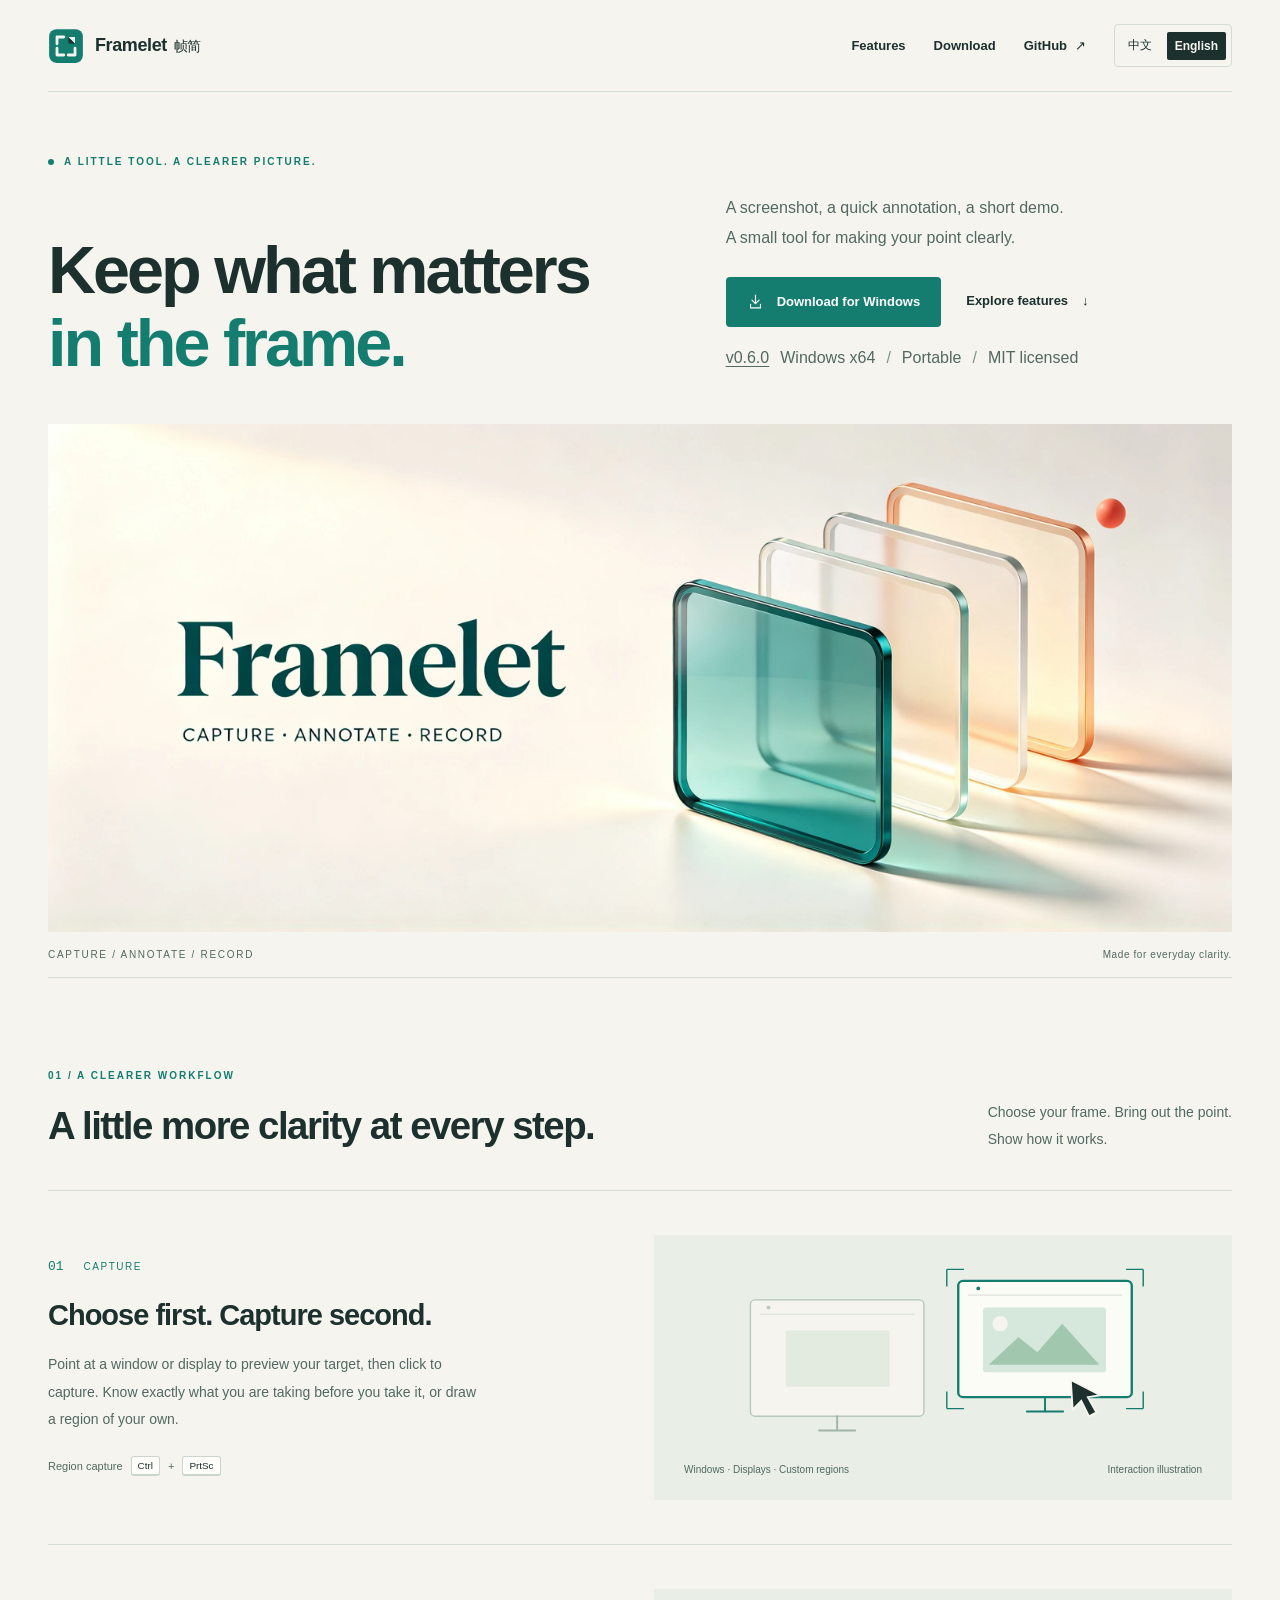
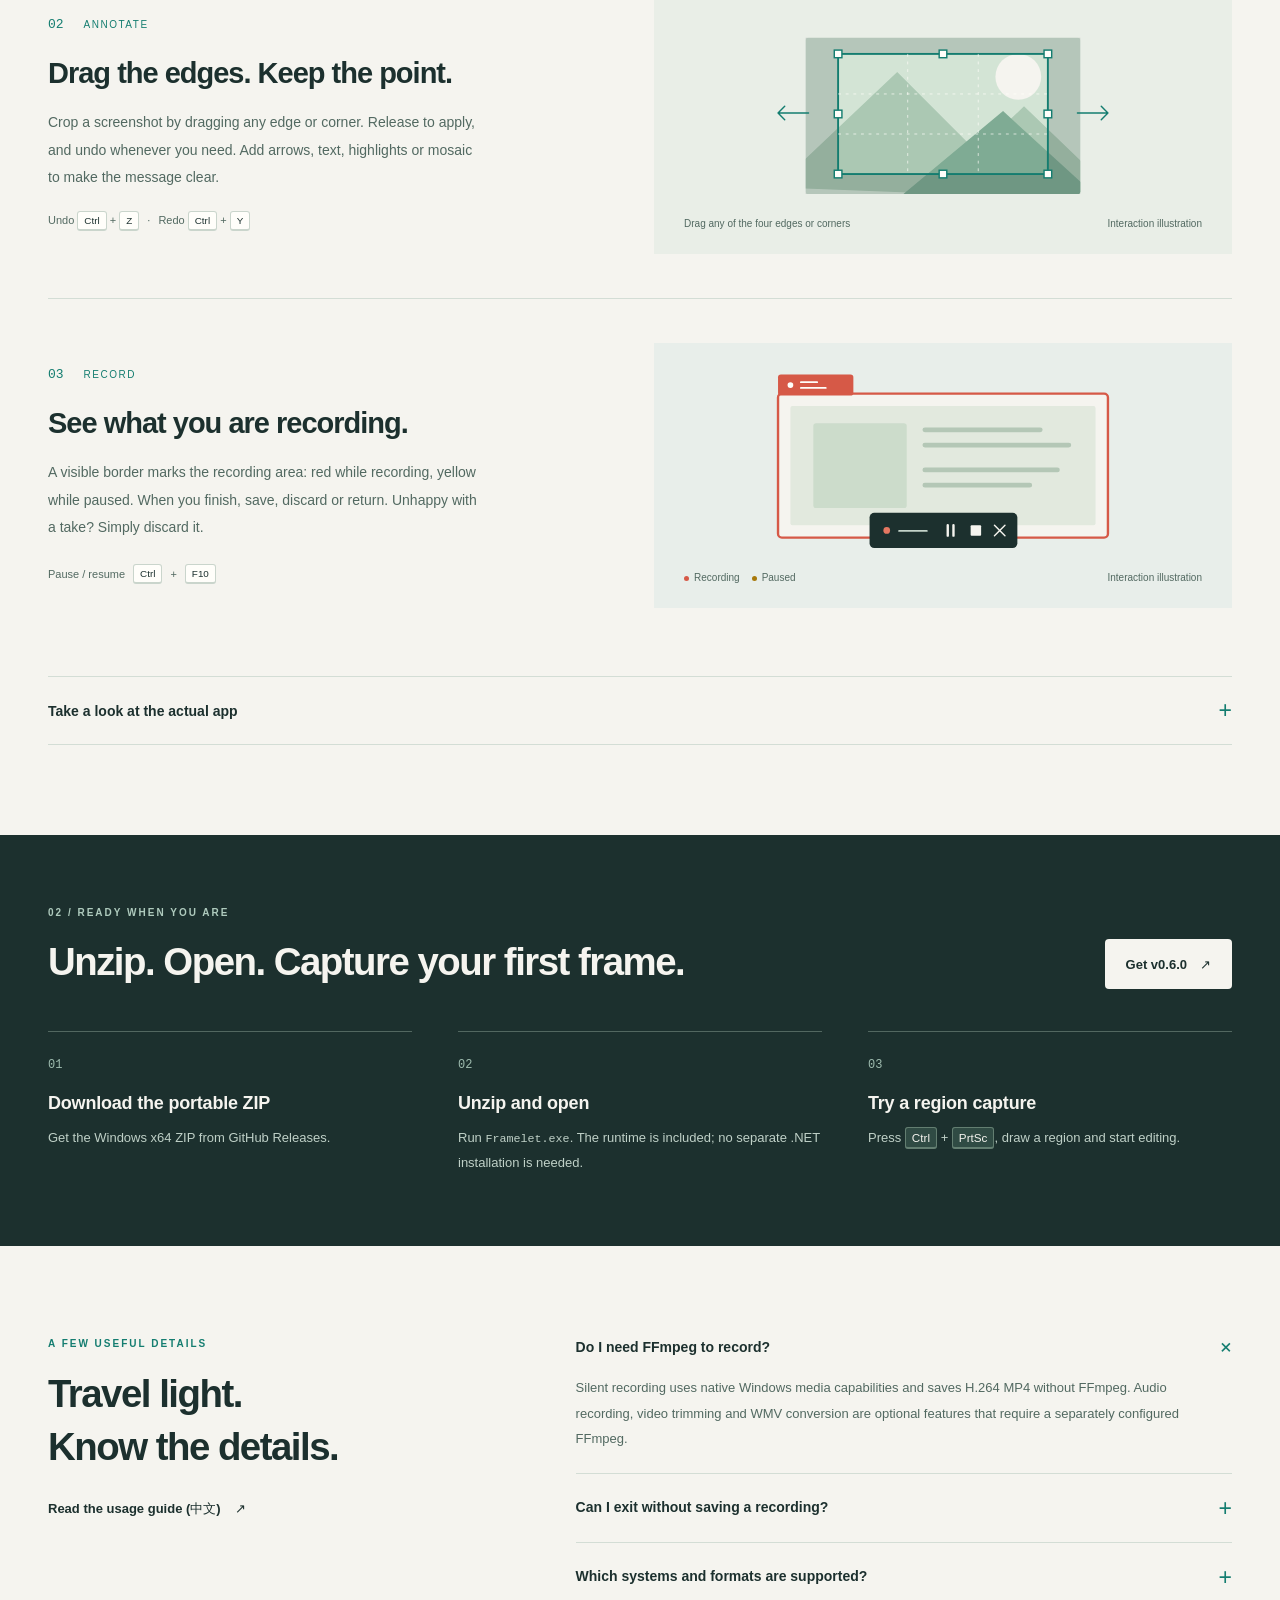
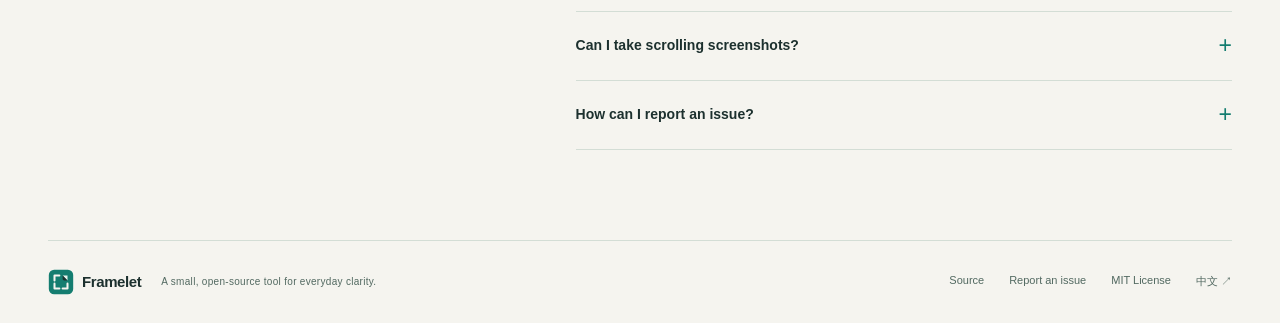
==== docs/en.html @ ac82a4db "docs: refresh bilingual presentation for v0.6.0" ====
<!doctype html>
<html lang="en">
<head>
  <meta charset="utf-8">
  <meta name="viewport" content="width=device-width, initial-scale=1">
  <meta name="theme-color" content="#1c302e">
  <meta name="description" content="An open-source Windows tool for screenshots, annotations and screen recording. Pick a window or display, drag to crop, see your recording area, and save or discard when finished. Portable. MIT licensed.">
  <meta property="og:type" content="website">
  <meta property="og:site_name" content="Framelet">
  <meta property="og:locale" content="en_US">
  <meta property="og:title" content="Framelet — Keep what matters in the frame.">
  <meta property="og:description" content="An open-source Windows tool for screenshots, annotations and screen recording. Pick a window or display, drag to crop, see your recording area, and save or discard when finished. Portable. MIT licensed.">
  <meta property="og:url" content="https://chenzhiyong1994.github.io/Framelet/en.html">
  <meta property="og:image" content="https://chenzhiyong1994.github.io/Framelet/images/framelet-cover.webp">
  <meta property="og:image:width" content="3024">
  <meta property="og:image:height" content="1296">
  <meta property="og:image:alt" content="Framelet brand artwork with layered green frames on warm white paper and the Framelet wordmark">
  <meta name="twitter:card" content="summary_large_image">
  <link rel="canonical" href="https://chenzhiyong1994.github.io/Framelet/en.html">
  <link rel="alternate" hreflang="zh-CN" href="https://chenzhiyong1994.github.io/Framelet/">
  <link rel="alternate" hreflang="en" href="https://chenzhiyong1994.github.io/Framelet/en.html">
  <link rel="alternate" hreflang="x-default" href="https://chenzhiyong1994.github.io/Framelet/">
  <link rel="icon" type="image/svg+xml" href="images/framelet.svg">
  <link rel="stylesheet" href="site.css">
  <script src="site.js" defer></script>
  <title>Framelet — Keep what matters in the frame.</title>
</head>
<body>
  <a class="skip-link" href="#main">Skip to main content</a>
  <header class="site-header wrap">
    <a class="brand" href="en.html" aria-label="Framelet home">
      <img src="images/framelet.svg" width="36" height="36" alt="">
      <span class="brand-name">Framelet <span lang="zh-CN">帧简</span></span>
    </a>
    <nav class="site-nav" aria-label="Main navigation">
      <a class="nav-section" href="#features">Features</a>
      <a class="nav-section" href="#start">Download</a>
      <a class="source-link" href="https://github.com/chenzhiyong1994/Framelet">GitHub <span class="nav-arrow" aria-hidden="true">↗</span></a>
      <div class="language-switch" role="group" aria-label="Language">
        <a href="index.html" lang="zh-CN" hreflang="zh-CN">中文</a>
        <a href="en.html" lang="en" hreflang="en" aria-current="page">English</a>
      </div>
    </nav>
  </header>

  <main id="main">
    <section class="hero wrap" aria-labelledby="hero-title">
      <p class="eyebrow"><span class="status-dot" aria-hidden="true"></span>A LITTLE TOOL. A CLEARER PICTURE.</p>
      <div class="hero-top">
        <h1 id="hero-title">Keep what matters<br><em>in the frame.</em></h1>
        <div class="hero-copy">
          <p>A screenshot, a quick annotation, a short demo.<br>A small tool for making your point clearly.</p>
          <div class="hero-actions"><a class="button primary" href="https://github.com/chenzhiyong1994/Framelet/releases/latest"><svg viewBox="0 0 24 24" aria-hidden="true"><path d="M12 3v12m-5-5 5 5 5-5M5 16v5h14v-5"/></svg>Download for Windows</a><a class="text-link" href="#features">Explore features <span aria-hidden="true">↓</span></a></div>
          <p class="release-meta"><a href="https://github.com/chenzhiyong1994/Framelet/releases/tag/v0.6.0">v0.6.0</a><span>Windows x64</span><span>Portable</span><span>MIT licensed</span></p>
        </div>
      </div>
      <figure>
        <div class="hero-art"><img src="images/framelet-cover.webp" width="3024" height="1296" alt="Framelet brand artwork with layered green frames on warm white paper and the Framelet wordmark" fetchpriority="high"></div>
        <figcaption class="hero-caption"><span>CAPTURE / ANNOTATE / RECORD</span><span>Made for everyday clarity.</span></figcaption>
      </figure>
    </section>

    <section class="wrap section" id="features" aria-labelledby="features-title">
      <div class="section-heading"><div><p class="eyebrow">01 / A CLEARER WORKFLOW</p><h2 id="features-title">A little more clarity at every step.</h2></div><p>Choose your frame. Bring out the point.<br>Show how it works.</p></div>
      <article class="feature-row">
        <div class="feature-copy"><div class="feature-index"><span>01</span>CAPTURE</div><h3>Choose first. Capture second.</h3><p>Point at a window or display to preview your target, then click to capture. Know exactly what you are taking before you take it, or draw a region of your own.</p><div class="feature-note">Region capture<kbd>Ctrl</kbd> + <kbd>PrtSc</kbd></div></div>
        <figure class="feature-art"><svg viewBox="0 0 480 215" aria-hidden="true" focusable="false">
  <rect x="38" y="45" width="182" height="122" rx="5" fill="#f5f4ef" stroke="#b7c8bd" stroke-width="1.5"/>
  <path d="M110 182h38m-19-15v15" stroke="#a0b5a8" stroke-width="2" stroke-linecap="round"/>
  <rect x="256" y="25" width="182" height="122" rx="5" fill="#fcfcf7" stroke="#147d70" stroke-width="2.5"/>
  <path d="M328 162h38m-19-15v15" stroke="#147d70" stroke-width="2" stroke-linecap="round"/>
  <path d="M48 60h162M266 40h162" stroke="#d4dfd4"/>
  <circle cx="57" cy="53" r="2" fill="#bacbbd"/><circle cx="277" cy="33" r="2" fill="#147d70"/>
  <rect x="75" y="77" width="109" height="59" rx="3" fill="#e3ebe0"/>
  <rect x="282" y="53" width="129" height="68" rx="3" fill="#d5e8db"/>
  <path d="m288 113 31-29 20 16 26-30 39 43" fill="#a1c7ae"/><circle cx="300" cy="70" r="8" fill="#f5f4ef"/>
  <path d="M244 13h18m-18 0v18m206-18h-18m18 0v18M244 159h18m-18 0v-18m206 18h-18m18 0v-18" fill="none" stroke="#147d70" stroke-width="1.5"/>
  <path d="m374 129 2 31 9-9 8 16 8-4-9-16 13-2Z" fill="#1c302e" stroke="#f5f4ef" stroke-width="2"/>
</svg><figcaption><span>Windows · Displays · Custom regions</span><span>Interaction illustration</span></figcaption></figure>
      </article>
      <article class="feature-row">
        <div class="feature-copy"><div class="feature-index"><span>02</span>ANNOTATE</div><h3>Drag the edges. Keep the point.</h3><p>Crop a screenshot by dragging any edge or corner. Release to apply, and undo whenever you need. Add arrows, text, highlights or mosaic to make the message clear.</p><div class="feature-note"><span>Undo <kbd>Ctrl</kbd> + <kbd>Z</kbd></span><span>·</span><span>Redo <kbd>Ctrl</kbd> + <kbd>Y</kbd></span></div></div>
        <figure class="feature-art"><svg viewBox="0 0 480 215" aria-hidden="true" focusable="false">
  <defs><clipPath id="crop-scene"><rect x="96" y="28" width="288" height="164" rx="3"/></clipPath></defs>
  <rect x="96" y="28" width="288" height="164" rx="3" fill="#d3e4d5"/>
  <g clip-path="url(#crop-scene)"><circle cx="319" cy="69" r="24" fill="#f5f4ef"/><path d="m64 185 128-121 83 83 50-47 103 99" fill="#abc8b3"/><path d="m190 199 113-94 103 94" fill="#7fab94"/></g>
  <path d="M96 28h288v164H96ZM130 45v126h220V45Z" fill="#1c302e" fill-opacity=".16" fill-rule="evenodd"/>
  <rect x="130" y="45" width="220" height="126" fill="none" stroke="#147d70" stroke-width="2"/>
  <path d="M203 45v126m74-126v126M130 87h220m-220 42h220" stroke="#fffefa" stroke-opacity=".7" stroke-dasharray="3 5"/>
  <g fill="#fffefa" stroke="#147d70" stroke-width="1.5"><rect x="126" y="41" width="8" height="8"/><rect x="236" y="41" width="8" height="8"/><rect x="346" y="41" width="8" height="8"/><rect x="126" y="104" width="8" height="8"/><rect x="346" y="104" width="8" height="8"/><rect x="126" y="167" width="8" height="8"/><rect x="236" y="167" width="8" height="8"/><rect x="346" y="167" width="8" height="8"/></g>
  <path d="M99 107H67m0 0 7-7m-7 7 7 7M381 107h32m0 0-7-7m7 7-7 7" fill="none" stroke="#147d70" stroke-width="1.5" stroke-linecap="round" stroke-linejoin="round"/>
</svg><figcaption><span>Drag any of the four edges or corners</span><span>Interaction illustration</span></figcaption></figure>
      </article>
      <article class="feature-row">
        <div class="feature-copy"><div class="feature-index"><span>03</span>RECORD</div><h3>See what you are recording.</h3><p>A visible border marks the recording area: red while recording, yellow while paused. When you finish, save, discard or return. Unhappy with a take? Simply discard it.</p><div class="feature-note">Pause / resume<kbd>Ctrl</kbd> + <kbd>F10</kbd></div></div>
        <figure class="feature-art record-art"><svg viewBox="0 0 480 215" aria-hidden="true" focusable="false">
  <rect x="67" y="30" width="346" height="151" rx="4" fill="#f5f4ef"/>
  <rect x="80" y="43" width="320" height="125" rx="2" fill="#e2e9de"/>
  <rect x="104" y="61" width="98" height="89" rx="3" fill="#ccdccb"/><path d="M221 68h121m-121 16h151m-151 26h139m-139 16h110" stroke="#b4c7b6" stroke-width="5" stroke-linecap="round"/>
  <rect x="67" y="30" width="346" height="151" rx="4" fill="none" stroke="#d65947" stroke-width="2.5"/>
  <rect x="67" y="10" width="79" height="22" rx="3" fill="#d65947"/><circle cx="80" cy="21" r="3" fill="#fffefa"/><path d="M91 18h17m-17 6h26" stroke="#fffefa" stroke-width="2" stroke-linecap="round"/>
  <rect x="163" y="155" width="155" height="37" rx="5" fill="#1c302e"/>
  <circle cx="181" cy="173.5" r="3.5" fill="#e57761"/><path d="M194 174h29" stroke="#c3d3c9" stroke-width="2" stroke-linecap="round"/>
  <path d="M245 168v11m6-11v11" stroke="#f5f4ef" stroke-width="2.5" stroke-linecap="round"/>
  <rect x="269" y="168" width="11" height="11" rx="1" fill="#f5f4ef"/>
  <path d="m294 168 11 11m0-11-11 11" stroke="#f5f4ef" stroke-width="1.5" stroke-linecap="round"/>
</svg><figcaption><div class="record-legend"><span><i class="legend-dot" aria-hidden="true"></i>Recording</span><span><i class="legend-dot paused" aria-hidden="true"></i>Paused</span></div><span>Interaction illustration</span></figcaption></figure>
      </article>

      <details class="actual-ui" id="screenshots">
        <summary>Take a look at the actual app<span class="expand-icon" aria-hidden="true">+</span></summary>
        <p class="actual-intro">The app interface is currently in Chinese. These are screenshots of the app. Select an image to view it at full size; the usage guide covers the details.</p>
        <div class="screenshot-gallery">
          <figure><a class="screenshot-link" href="images/framelet-editor.jpg" data-screenshot="Image editor"><img src="images/framelet-editor.jpg" width="1266" height="813" loading="lazy" alt="The Framelet image editor, with separate menus, toolbar, image tabs and canvas"></a><figcaption>Image editor</figcaption></figure>
          <figure><a class="screenshot-link" href="images/framelet-recorder.png" data-screenshot="Recording settings"><img src="images/framelet-recorder.png" width="394" height="385" loading="lazy" alt="Framelet recording settings with capture area, options and recording controls"></a><figcaption>Recording settings</figcaption></figure>
          <figure><a class="screenshot-link" href="images/framelet-panel.jpg" data-screenshot="Floating toolbar"><img src="images/framelet-panel.jpg" width="413" height="73" loading="lazy" alt="The compact Framelet floating toolbar with capture, recording, editing and settings controls"></a><figcaption>Floating toolbar</figcaption></figure>
        </div>
      </details>
    </section>

    <section class="start-section" id="start" aria-labelledby="start-title">
      <div class="wrap">
        <div class="start-top"><div><p class="eyebrow">02 / READY WHEN YOU ARE</p><h2 id="start-title">Unzip. Open. Capture your first frame.</h2></div><a class="button light" href="https://github.com/chenzhiyong1994/Framelet/releases/latest">Get v0.6.0<span aria-hidden="true">↗</span></a></div>
        <ol class="steps"><li><span>01</span><h3>Download the portable ZIP</h3><p>Get the Windows x64 ZIP from GitHub Releases.</p></li>
          <li><span>02</span><h3>Unzip and open</h3><p>Run <code>Framelet.exe</code>. The runtime is included; no separate .NET installation is needed.</p></li>
          <li><span>03</span><h3>Try a region capture</h3><p>Press <kbd>Ctrl</kbd> + <kbd>PrtSc</kbd>, draw a region and start editing.</p></li></ol>
      </div>
    </section>

    <section class="wrap section faq-section" aria-labelledby="faq-title">
      <div><p class="eyebrow">A FEW USEFUL DETAILS</p><h2 id="faq-title">Travel light.<br>Know the details.</h2><a class="text-link" href="https://github.com/chenzhiyong1994/Framelet/blob/main/docs/usage.md">Read the usage guide (中文)<span aria-hidden="true">↗</span></a></div>
      <div class="faq-list"><details open><summary>Do I need FFmpeg to record?<span class="expand-icon" aria-hidden="true">+</span></summary><p>Silent recording uses native Windows media capabilities and saves H.264 MP4 without FFmpeg. Audio recording, video trimming and WMV conversion are optional features that require a separately configured FFmpeg.</p></details>
        <details><summary>Can I exit without saving a recording?<span class="expand-icon" aria-hidden="true">+</span></summary><p>Yes. Finishing a recording or closing the recorder gives you a choice to save, discard or return. You can also discard while recording or paused. Canceling the save dialog keeps the recording available to resume or discard.</p></details>
        <details><summary>Which systems and formats are supported?<span class="expand-icon" aria-hidden="true">+</span></summary><p>The portable build targets Windows x64. Native recording requires Windows media components. Image formats include PNG, JPEG, BMP, GIF and TIFF, plus single-page PDF export. Only the first frame or page of GIF / TIFF is handled.</p></details>
        <details><summary>Can I take scrolling screenshots?<span class="expand-icon" aria-hidden="true">+</span></summary><p>Manual scrolling capture and stitching are supported. Select the scrolling content area, scroll down, press F8 to capture and F9 to finish. Leave overlap between captures. Automatic scrolling is not currently supported.</p></details>
        <details><summary>How can I report an issue?<span class="expand-icon" aria-hidden="true">+</span></summary><p>Open a <a href="https://github.com/chenzhiyong1994/Framelet/issues">GitHub issue</a> with your app version, Windows display scaling and reproduction steps. Physical mixed-DPI displays, audio and long recordings still need further validation. See the <a href="https://github.com/chenzhiyong1994/Framelet/blob/main/docs/validation.md">validation record (中文)</a> for tested coverage.</p></details></div>
    </section>
  </main>

  <footer class="wrap site-footer">
    <div class="footer-brand"><a class="brand" href="en.html"><img src="images/framelet.svg" width="26" height="26" alt=""><span>Framelet</span></a><p>A small, open-source tool for everyday clarity.</p></div>
    <div class="footer-links"><a href="https://github.com/chenzhiyong1994/Framelet">Source</a><a href="https://github.com/chenzhiyong1994/Framelet/issues">Report an issue</a><a href="https://github.com/chenzhiyong1994/Framelet/blob/main/LICENSE">MIT License</a><a href="index.html" lang="zh-CN" hreflang="zh-CN">中文 <span aria-hidden="true">↗</span></a></div>
  </footer>

  <dialog id="image-dialog" aria-labelledby="dialog-title">
    <div class="dialog-heading"><h2 id="dialog-title">Framelet app screenshot</h2><button type="button" class="dialog-close" autofocus>Close ×</button></div>
    <img id="dialog-image" src="images/framelet-editor.jpg" loading="lazy" alt="The Framelet image editor">
    <p>Press Esc to close</p>
  </dialog>
</body>
</html>
---- docs/site.css ----
@charset "UTF-8";

:root {
  --paper: #f5f4ef;
  --ink: #1c302e;
  --green: #147d70;
  --mint: #e5f2ec;
  --muted: #526961;
  --line: #d3ddd5;
  font-family: "Segoe UI", "Microsoft YaHei UI", "PingFang SC", sans-serif;
  color: var(--ink);
  background: var(--paper);
  font-synthesis: none;
  scroll-behavior: smooth;
  scroll-padding-top: 28px;
}
* { box-sizing: border-box; }
body { margin: 0; }
a { color: inherit; text-decoration: none; }
button { font: inherit; cursor: pointer; }
a, button, summary { -webkit-tap-highlight-color: transparent; touch-action: manipulation; }
a:focus-visible, button:focus-visible, summary:focus-visible { outline: 3px solid var(--green); outline-offset: 5px; }
img { display: block; max-width: 100%; height: auto; }
p, h1, h2, h3, figure { margin: 0; }
svg { display: block; }
[hidden] { display: none !important; }
.wrap { width: min(1240px, calc(100% - 96px)); margin-inline: auto; }
.skip-link { position: fixed; top: -100px; left: 20px; padding: 14px 20px; background: var(--ink); color: var(--paper); z-index: 10; }
.skip-link:focus { top: 16px; }
.site-header { min-height: 92px; display: flex; align-items: center; justify-content: space-between; gap: 24px; border-bottom: 1px solid var(--line); }
.brand { display: inline-flex; align-items: center; gap: 11px; white-space: nowrap; font-size: 18px; font-weight: 650; letter-spacing: -.4px; }
.brand-name { display: flex; align-items: baseline; gap: 7px; }
.brand-name span { font-size: 14px; font-weight: 500; }
.site-nav { display: flex; align-items: center; gap: 28px; font-size: 13px; font-weight: 600; }
.site-nav > a { padding-block: 13px; }
.site-nav a:hover, .text-link:hover, .site-footer a:hover { color: var(--green); }
.language-switch { display: flex; align-items: center; gap: 7px; font-size: 12px; padding: 5px; border: 1px solid var(--line); border-radius: 4px; }
.language-switch a { padding: 7px 8px; }
.language-switch [aria-current="page"] { background: var(--ink); color: var(--paper); border-radius: 2px; }
.nav-arrow { margin-left: 4px; }
.hero { padding-top: 62px; }
.eyebrow { display: flex; align-items: center; gap: 10px; font-size: 10px; line-height: 1.5; letter-spacing: 2px; font-weight: 650; color: var(--green); text-transform: uppercase; }
.status-dot { display: inline-block; width: 6px; height: 6px; background: currentColor; border-radius: 50%; flex: none; }
.hero-top { display: grid; grid-template-columns: 1.12fr 1fr; gap: 70px; align-items: end; padding: 24px 0 45px; }
h1 { font-size: clamp(46px, 5.2vw, 72px); font-weight: 600; line-height: 1.24; letter-spacing: -3.5px; }
h1 em { font-style: normal; color: var(--green); }
.hero-copy { padding-bottom: 6px; max-width: 410px; }
.hero-copy > p { color: var(--muted); font-size: 16px; line-height: 1.9; }
.hero-actions { display: flex; gap: 25px; align-items: center; flex-wrap: wrap; margin-top: 23px; }
.button { display: inline-flex; justify-content: center; align-items: center; gap: 13px; padding: 15px 21px; min-height: 50px; border-radius: 4px; font-size: 13px; font-weight: 650; transition: background .18s, transform .18s; }
.button:hover { transform: translateY(-2px); }
.primary { color: #fff; background: var(--green); }
.primary:hover { background: #10695e; }
.button svg { width: 17px; height: 17px; fill: none; stroke: currentColor; stroke-width: 1.6; stroke-linecap: round; stroke-linejoin: round; }
.text-link { display: inline-flex; align-items: center; gap: 14px; font-size: 13px; font-weight: 600; line-height: 1.6; }
.release-meta { display: flex; flex-wrap: wrap; gap: 6px 11px; margin-top: 16px; font-size: 11px; color: var(--muted); line-height: 1.6; }
.release-meta a { text-decoration: underline; text-underline-offset: 3px; }
.release-meta span + span::before { content: "/"; margin-right: 11px; color: #809189; }
.hero-art { background: var(--mint); overflow: hidden; }
.hero-art img { width: 100%; height: auto; }
.hero-caption { display: flex; justify-content: space-between; gap: 20px; padding-block: 14px; color: var(--muted); font-size: 10px; line-height: 1.7; letter-spacing: .6px; border-bottom: 1px solid var(--line); }
.hero-caption span:first-child { text-transform: uppercase; letter-spacing: 1.7px; }
.section { padding-block: 90px; }
.section-heading { display: flex; align-items: end; justify-content: space-between; gap: 40px; margin-bottom: 38px; }
.section-heading h2 { margin-top: 16px; }
h2 { font-size: clamp(29px, 3vw, 42px); line-height: 1.4; letter-spacing: -1.5px; font-weight: 600; }
.section-heading > p { color: var(--muted); font-size: 14px; line-height: 1.9; }
.feature-row { display: grid; grid-template-columns: 1fr 1.12fr; gap: 90px; align-items: center; padding: 44px 0; border-top: 1px solid var(--line); }
.feature-copy { max-width: 430px; }
.feature-index { display: flex; gap: 20px; align-items: center; color: var(--green); font-size: 10px; letter-spacing: 1.5px; text-transform: uppercase; margin-bottom: 20px; }
.feature-index span { font-family: Consolas, monospace; font-size: 13px; letter-spacing: 0; }
h3 { font-size: 29px; line-height: 1.45; font-weight: 600; letter-spacing: -1px; }
.feature-copy > p { font-size: 14px; line-height: 1.95; color: var(--muted); margin-block: 15px 23px; }
.feature-note { display: flex; align-items: center; gap: 8px; flex-wrap: wrap; font-size: 11px; color: var(--muted); }
kbd { font-family: "Segoe UI", sans-serif; font-size: .9em; padding: 3px 6px; border: 1px solid #cad5cc; border-bottom-width: 2px; border-radius: 3px; background: #fffefa; color: var(--ink); white-space: nowrap; }
code { font-family: Consolas, monospace; font-size: .9em; }
.feature-art { position: relative; background: #e9eee7; min-height: 265px; padding: 22px 30px 17px; }
.feature-art svg { width: 100%; height: 205px; overflow: visible; }
.feature-art figcaption { display: flex; justify-content: space-between; gap: 12px; color: var(--muted); font-size: 10px; line-height: 1.6; }
.feature-art.record-art { background: #e8eeea; }
.record-legend { display: flex; gap: 12px; flex-wrap: wrap; }
.record-legend > span { display: inline-flex; align-items: center; gap: 5px; }
.legend-dot { display: inline-block; width: 5px; height: 5px; border-radius: 50%; background: #d65947; }
.legend-dot.paused { background: #a8790b; }
.new-label { display: inline-block; padding: 4px 7px; margin-left: 8px; background: var(--mint); color: #0f6459; font-size: 9px; letter-spacing: 1px; vertical-align: middle; }
.actual-ui { border-block: 1px solid var(--line); margin-top: 24px; }
.actual-ui > summary { display: flex; align-items: center; justify-content: space-between; gap: 15px; padding-block: 22px; cursor: pointer; list-style: none; font-size: 14px; font-weight: 600; }
summary::-webkit-details-marker { display: none; }
.expand-icon { font-size: 23px; line-height: 1; font-weight: 400; color: var(--green); transition: transform .18s; }
details[open] > summary .expand-icon { transform: rotate(45deg); }
.actual-intro { color: var(--muted); font-size: 12px; line-height: 1.9; padding-bottom: 20px; }
.screenshot-gallery { display: grid; grid-template-columns: 1.6fr 1fr; gap: 25px; padding-bottom: 26px; align-items: start; }
.screenshot-gallery figure { min-width: 0; }
.screenshot-gallery figure:first-child { grid-row: span 2; }
.screenshot-link { display: flex; justify-content: center; align-items: center; background: #e5ebe3; padding: 20px; min-height: 100px; cursor: zoom-in; }
.screenshot-link img { max-height: 270px; width: auto; object-fit: contain; }
.screenshot-gallery figcaption { color: var(--muted); font-size: 11px; padding-top: 9px; }
.start-section { background: var(--ink); color: var(--paper); padding-block: 70px; }
.start-section .eyebrow { color: #aecabd; }
.start-top { display: flex; align-items: end; justify-content: space-between; gap: 32px; margin-bottom: 42px; }
.start-top h2 { margin-top: 15px; }
.light { color: var(--ink); background: var(--paper); }
.light:hover { background: var(--mint); }
.start-section a:focus-visible { outline-color: var(--mint); }
.steps { display: grid; grid-template-columns: repeat(3, 1fr); gap: 46px; padding: 0; margin: 0; list-style: none; }
.steps li { padding-top: 22px; border-top: 1px solid #526760; }
.steps li > span { color: #9ebcaf; font-family: Consolas, monospace; font-size: 12px; }
.steps h3 { font-size: 18px; letter-spacing: -.2px; margin-top: 18px; }
.steps p { color: #bfd0c7; font-size: 13px; line-height: 1.9; margin-top: 10px; }
.steps kbd { background: #304b44; color: #f5f4ef; border-color: #637e71; }
.faq-section { display: grid; grid-template-columns: .8fr 1.2fr; gap: 90px; }
.faq-section h2 { margin-block: 16px 25px; }
.faq-list details { border-bottom: 1px solid var(--line); padding-block: 22px; }
.faq-list details:first-child { padding-top: 0; }
.faq-list summary { display: flex; align-items: center; justify-content: space-between; gap: 20px; cursor: pointer; list-style: none; font-size: 14px; line-height: 1.7; font-weight: 600; }
.faq-list details p { margin-top: 16px; color: var(--muted); font-size: 13px; line-height: 1.95; padding-right: 22px; }
.faq-list p a { color: var(--green); text-decoration: underline; text-underline-offset: 3px; }
.site-footer { display: flex; align-items: center; justify-content: space-between; flex-wrap: wrap; gap: 25px; padding-block: 28px; border-top: 1px solid var(--line); }
.footer-brand { display: flex; align-items: center; gap: 20px; }
.footer-brand .brand { font-size: 15px; gap: 8px; }
.footer-brand > p { color: var(--muted); font-size: 10px; letter-spacing: .3px; }
.footer-links { display: flex; flex-wrap: wrap; gap: 25px; color: var(--muted); font-size: 11px; }
dialog { max-width: min(94vw, 1400px); max-height: 94vh; background: var(--paper); color: var(--ink); padding: 20px; border: 1px solid var(--line); border-radius: 4px; }
dialog::backdrop { background: #132923e6; }
.dialog-heading { display: flex; align-items: center; justify-content: space-between; gap: 30px; padding-bottom: 16px; }
.dialog-heading h2 { font-size: 16px; letter-spacing: 0; }
.dialog-close { min-height: 38px; padding: 8px 14px; border: 1px solid var(--line); border-radius: 3px; background: transparent; color: var(--ink); font-size: 12px; }
.dialog-close:hover { background: var(--mint); }
dialog img { max-height: calc(94vh - 140px); width: auto; margin: auto; object-fit: contain; }
dialog > p { color: var(--muted); margin-top: 15px; text-align: center; font-size: 11px; }
html[lang="en"] h1 { line-height: 1.09; letter-spacing: -3px; }
html[lang="en"] .hero-top { grid-template-columns: 1.2fr 1fr; }

@media (max-width: 1050px) {
  .wrap { width: calc(100% - 56px); }
  .site-nav { gap: 20px; }
  .hero-top { gap: 35px; }
  h1 { font-size: 54px; letter-spacing: -2.5px; }
  .hero-copy > p { font-size: 14px; }
  .hero-actions { gap: 18px; }
  .feature-row { gap: 50px; }
  .feature-art { padding-inline: 20px; }
  .faq-section { gap: 55px; }
  .footer-brand > p { display: none; }
}
@media (max-width: 760px) {
  .wrap { width: calc(100% - 40px); }
  .site-header { min-height: 80px; gap: 15px; }
  .brand { font-size: 16px; gap: 8px; }
  .brand img { width: 31px; height: 31px; }
  .brand-name span { display: none; }
  .site-nav { gap: 14px; font-size: 12px; }
  .site-nav .nav-section { display: none; }
  .language-switch { padding: 3px; gap: 2px; font-size: 11px; }
  .language-switch a { padding: 7px 6px; }
  .hero { padding-top: 37px; }
  .eyebrow { font-size: 9px; letter-spacing: 1.5px; }
  .hero-top, html[lang="en"] .hero-top { grid-template-columns: 1fr; gap: 25px; padding-block: 22px 32px; }
  h1 { font-size: clamp(43px, 8.2vw, 59px); letter-spacing: -2.4px; }
  .hero-copy { max-width: 480px; padding: 0; }
  .hero-copy > p { font-size: 14px; line-height: 1.9; }
  .hero-actions { margin-top: 19px; gap: 22px; }
  .release-meta { margin-top: 14px; font-size: 10px; }
  .hero-art { margin-inline: -20px; }
  .hero-caption { font-size: 9px; gap: 15px; letter-spacing: 0; }
  .hero-caption span:first-child { letter-spacing: 1px; }
  .section { padding-block: 59px; }
  .section-heading { flex-direction: column; align-items: start; gap: 20px; margin-bottom: 30px; }
  h2 { font-size: 30px; letter-spacing: -1px; }
  .section-heading > p { font-size: 13px; }
  .feature-row { grid-template-columns: 1fr; gap: 24px; padding-block: 30px; }
  .feature-copy { max-width: none; }
  .feature-index { margin-bottom: 14px; gap: 14px; }
  h3 { font-size: 26px; }
  .feature-copy > p { margin-block: 12px 19px; font-size: 13px; }
  .feature-art { min-height: 235px; padding: 15px 20px; }
  .feature-art svg { height: 190px; }
  .feature-art figcaption { font-size: 9px; }
  .actual-ui { margin-top: 12px; }
  .actual-ui > summary { font-size: 13px; }
  .screenshot-gallery { grid-template-columns: 1fr; gap: 25px; }
  .screenshot-gallery figure:first-child { grid-row: auto; }
  .start-section { padding-block: 48px; }
  .start-top { align-items: start; flex-direction: column; gap: 23px; margin-bottom: 32px; }
  .steps { grid-template-columns: 1fr; gap: 25px; }
  .steps li { display: grid; grid-template-columns: 25px 1fr; gap: 0 13px; padding-top: 20px; }
  .steps li > span { grid-row: span 2; padding-top: 3px; }
  .steps h3 { margin: 0; font-size: 18px; }
  .steps p { margin-top: 8px; font-size: 12px; }
  .faq-section { grid-template-columns: 1fr; gap: 30px; }
  .faq-list summary { font-size: 13px; }
  .faq-list details p { font-size: 12px; }
  .site-footer { align-items: start; flex-direction: column; gap: 20px; padding-block: 24px; }
  .footer-brand > p { display: block; }
  .footer-links { gap: 23px; }
  dialog { max-width: 96vw; padding: 14px; }
  .dialog-heading { gap: 15px; }
  .dialog-heading h2 { font-size: 13px; }
  html[lang="en"] h1 { font-size: clamp(45px, 9vw, 66px); letter-spacing: -2.4px; }
}
@media (max-width: 370px) {
  .wrap { width: calc(100% - 32px); }
  .hero-art { margin-inline: -16px; }
  .site-nav { gap: 8px; }
  .site-nav > .source-link { display: none; }
  h1 { font-size: 40px; }
  .hero-actions { gap: 17px; }
  .button { padding-inline: 16px; font-size: 12px; }
  .text-link { font-size: 12px; gap: 8px; }
  .hero-caption { flex-direction: column; gap: 4px; }
  .feature-art { padding-inline: 14px; }
  .feature-art figcaption { gap: 8px; }
  .footer-brand { gap: 12px; }
  .footer-brand > p { font-size: 9px; }
}
@media (prefers-reduced-motion: reduce) {
  :root { scroll-behavior: auto; }
  *, *::before, *::after { transition: none !important; animation: none !important; }
}
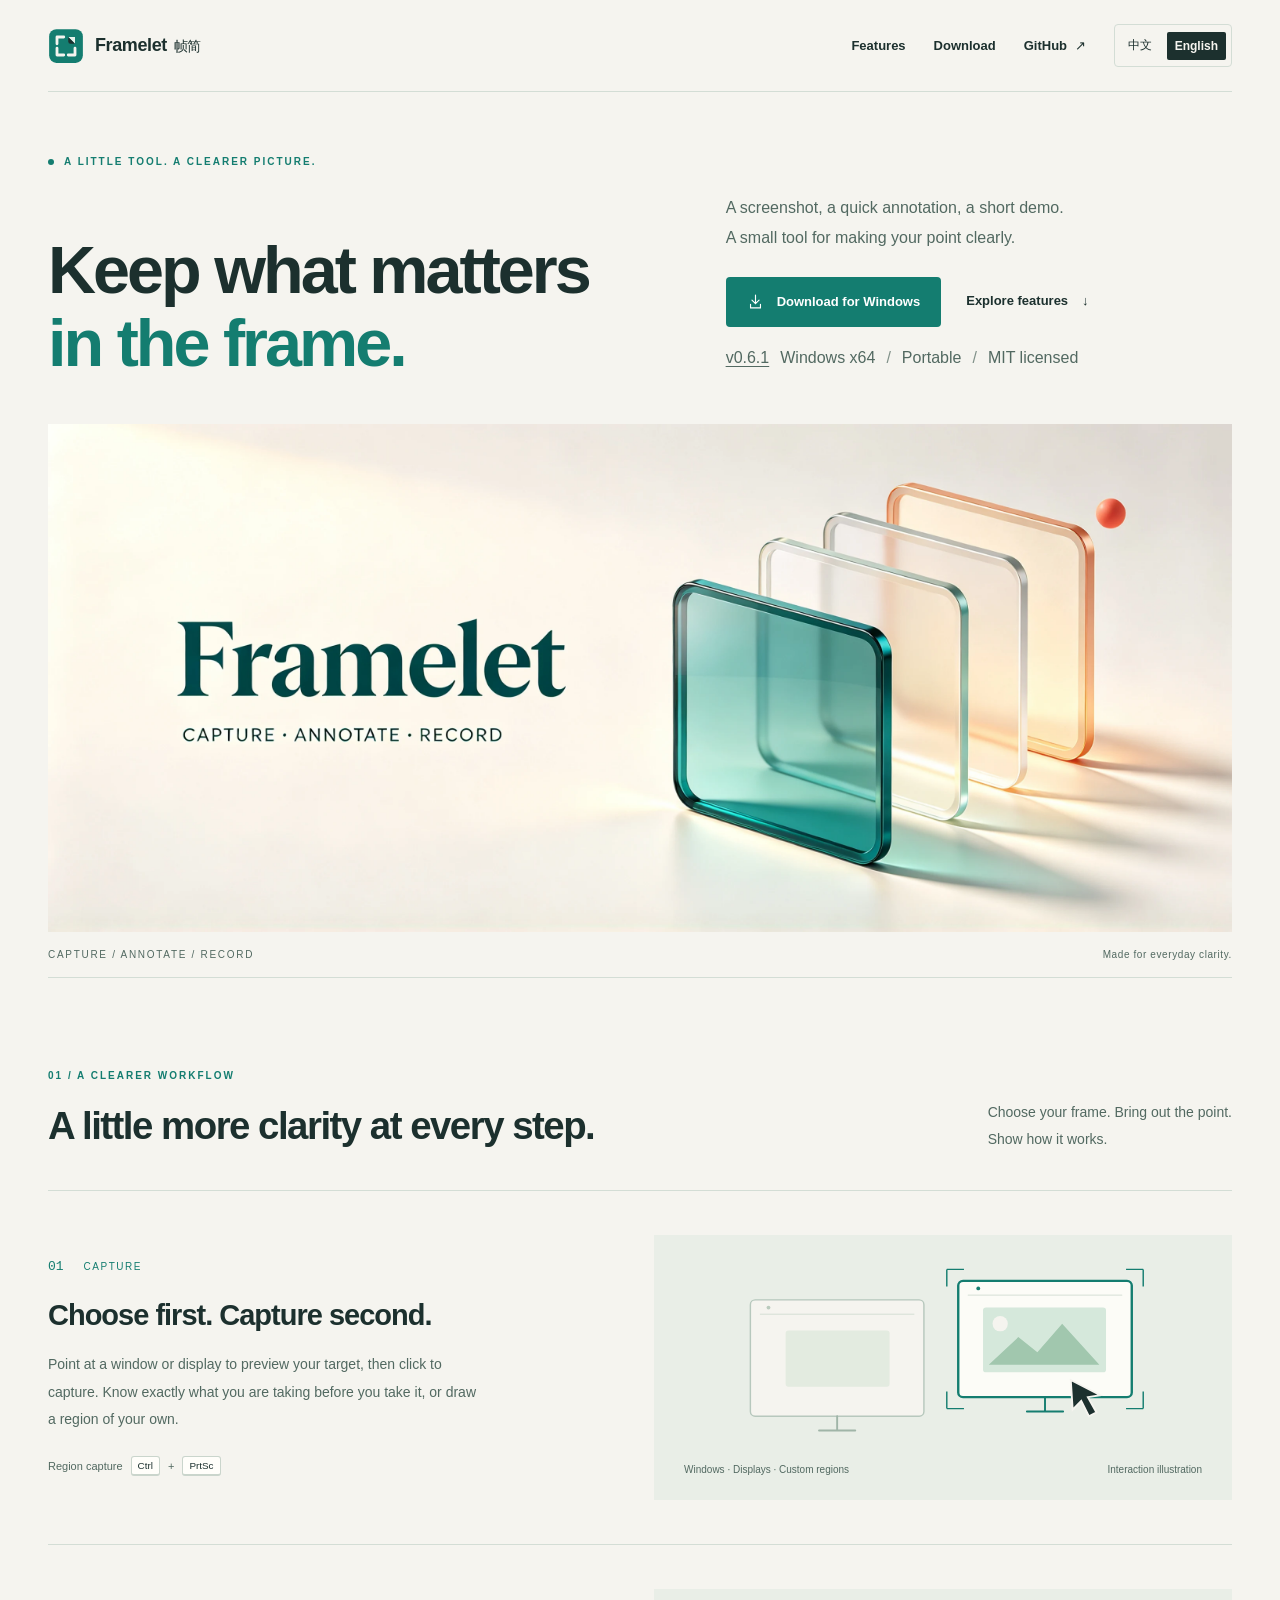
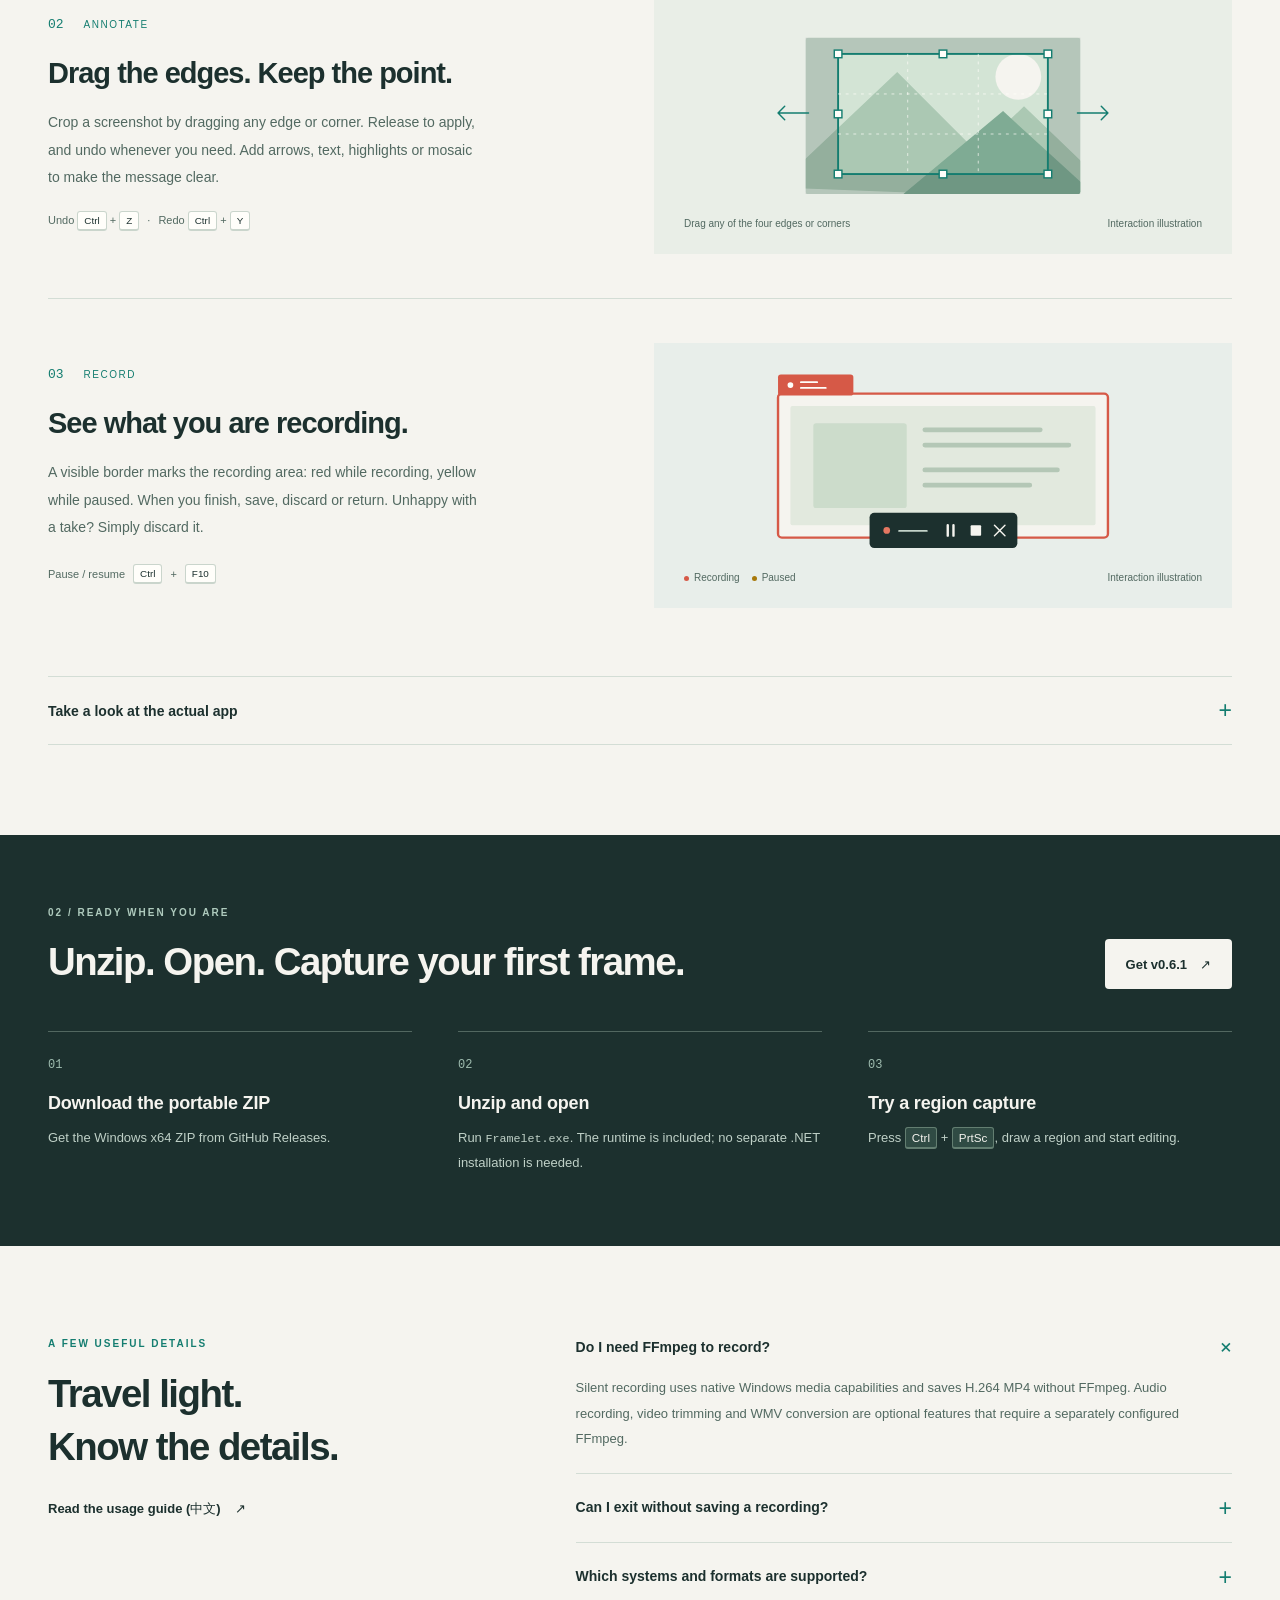
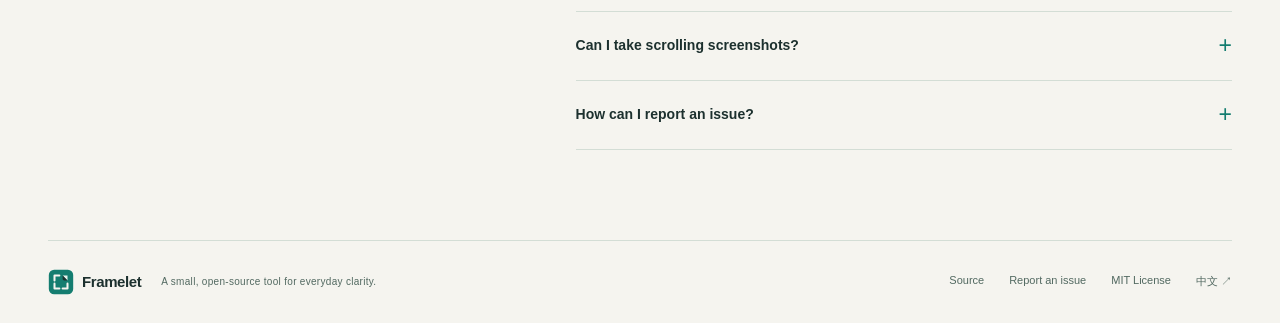
==== commit beb30339: "release: prepare v0.6.1 scrolling capture update" ====
--- a/docs/en.html
+++ b/docs/en.html
@@ -51,7 +51,7 @@
         <div class="hero-copy">
           <p>A screenshot, a quick annotation, a short demo.<br>A small tool for making your point clearly.</p>
           <div class="hero-actions"><a class="button primary" href="https://github.com/chenzhiyong1994/Framelet/releases/latest"><svg viewBox="0 0 24 24" aria-hidden="true"><path d="M12 3v12m-5-5 5 5 5-5M5 16v5h14v-5"/></svg>Download for Windows</a><a class="text-link" href="#features">Explore features <span aria-hidden="true">↓</span></a></div>
-          <p class="release-meta"><a href="https://github.com/chenzhiyong1994/Framelet/releases/tag/v0.6.0">v0.6.0</a><span>Windows x64</span><span>Portable</span><span>MIT licensed</span></p>
+          <p class="release-meta"><a href="https://github.com/chenzhiyong1994/Framelet/releases/tag/v0.6.1">v0.6.1</a><span>Windows x64</span><span>Portable</span><span>MIT licensed</span></p>
         </div>
       </div>
       <figure>
@@ -120,7 +120,7 @@
 
     <section class="start-section" id="start" aria-labelledby="start-title">
       <div class="wrap">
-        <div class="start-top"><div><p class="eyebrow">02 / READY WHEN YOU ARE</p><h2 id="start-title">Unzip. Open. Capture your first frame.</h2></div><a class="button light" href="https://github.com/chenzhiyong1994/Framelet/releases/latest">Get v0.6.0<span aria-hidden="true">↗</span></a></div>
+        <div class="start-top"><div><p class="eyebrow">02 / READY WHEN YOU ARE</p><h2 id="start-title">Unzip. Open. Capture your first frame.</h2></div><a class="button light" href="https://github.com/chenzhiyong1994/Framelet/releases/latest">Get v0.6.1<span aria-hidden="true">↗</span></a></div>
         <ol class="steps"><li><span>01</span><h3>Download the portable ZIP</h3><p>Get the Windows x64 ZIP from GitHub Releases.</p></li>
           <li><span>02</span><h3>Unzip and open</h3><p>Run <code>Framelet.exe</code>. The runtime is included; no separate .NET installation is needed.</p></li>
           <li><span>03</span><h3>Try a region capture</h3><p>Press <kbd>Ctrl</kbd> + <kbd>PrtSc</kbd>, draw a region and start editing.</p></li></ol>
@@ -132,7 +132,7 @@
       <div class="faq-list"><details open><summary>Do I need FFmpeg to record?<span class="expand-icon" aria-hidden="true">+</span></summary><p>Silent recording uses native Windows media capabilities and saves H.264 MP4 without FFmpeg. Audio recording, video trimming and WMV conversion are optional features that require a separately configured FFmpeg.</p></details>
         <details><summary>Can I exit without saving a recording?<span class="expand-icon" aria-hidden="true">+</span></summary><p>Yes. Finishing a recording or closing the recorder gives you a choice to save, discard or return. You can also discard while recording or paused. Canceling the save dialog keeps the recording available to resume or discard.</p></details>
         <details><summary>Which systems and formats are supported?<span class="expand-icon" aria-hidden="true">+</span></summary><p>The portable build targets Windows x64. Native recording requires Windows media components. Image formats include PNG, JPEG, BMP, GIF and TIFF, plus single-page PDF export. Only the first frame or page of GIF / TIFF is handled.</p></details>
-        <details><summary>Can I take scrolling screenshots?<span class="expand-icon" aria-hidden="true">+</span></summary><p>Manual scrolling capture and stitching are supported. Select the scrolling content area, scroll down, press F8 to capture and F9 to finish. Leave overlap between captures. Automatic scrolling is not currently supported.</p></details>
+        <details><summary>Can I take scrolling screenshots?<span class="expand-icon" aria-hidden="true">+</span></summary><p>Select a region or screen to scroll, capture, and stitch automatically until the bottom. F8 pauses or resumes, F9 finishes early, and Esc cancels. Selecting the content area works best; capture pauses if changing content cannot be aligned reliably.</p></details>
         <details><summary>How can I report an issue?<span class="expand-icon" aria-hidden="true">+</span></summary><p>Open a <a href="https://github.com/chenzhiyong1994/Framelet/issues">GitHub issue</a> with your app version, Windows display scaling and reproduction steps. Physical mixed-DPI displays, audio and long recordings still need further validation. See the <a href="https://github.com/chenzhiyong1994/Framelet/blob/main/docs/validation.md">validation record (中文)</a> for tested coverage.</p></details></div>
     </section>
   </main>
